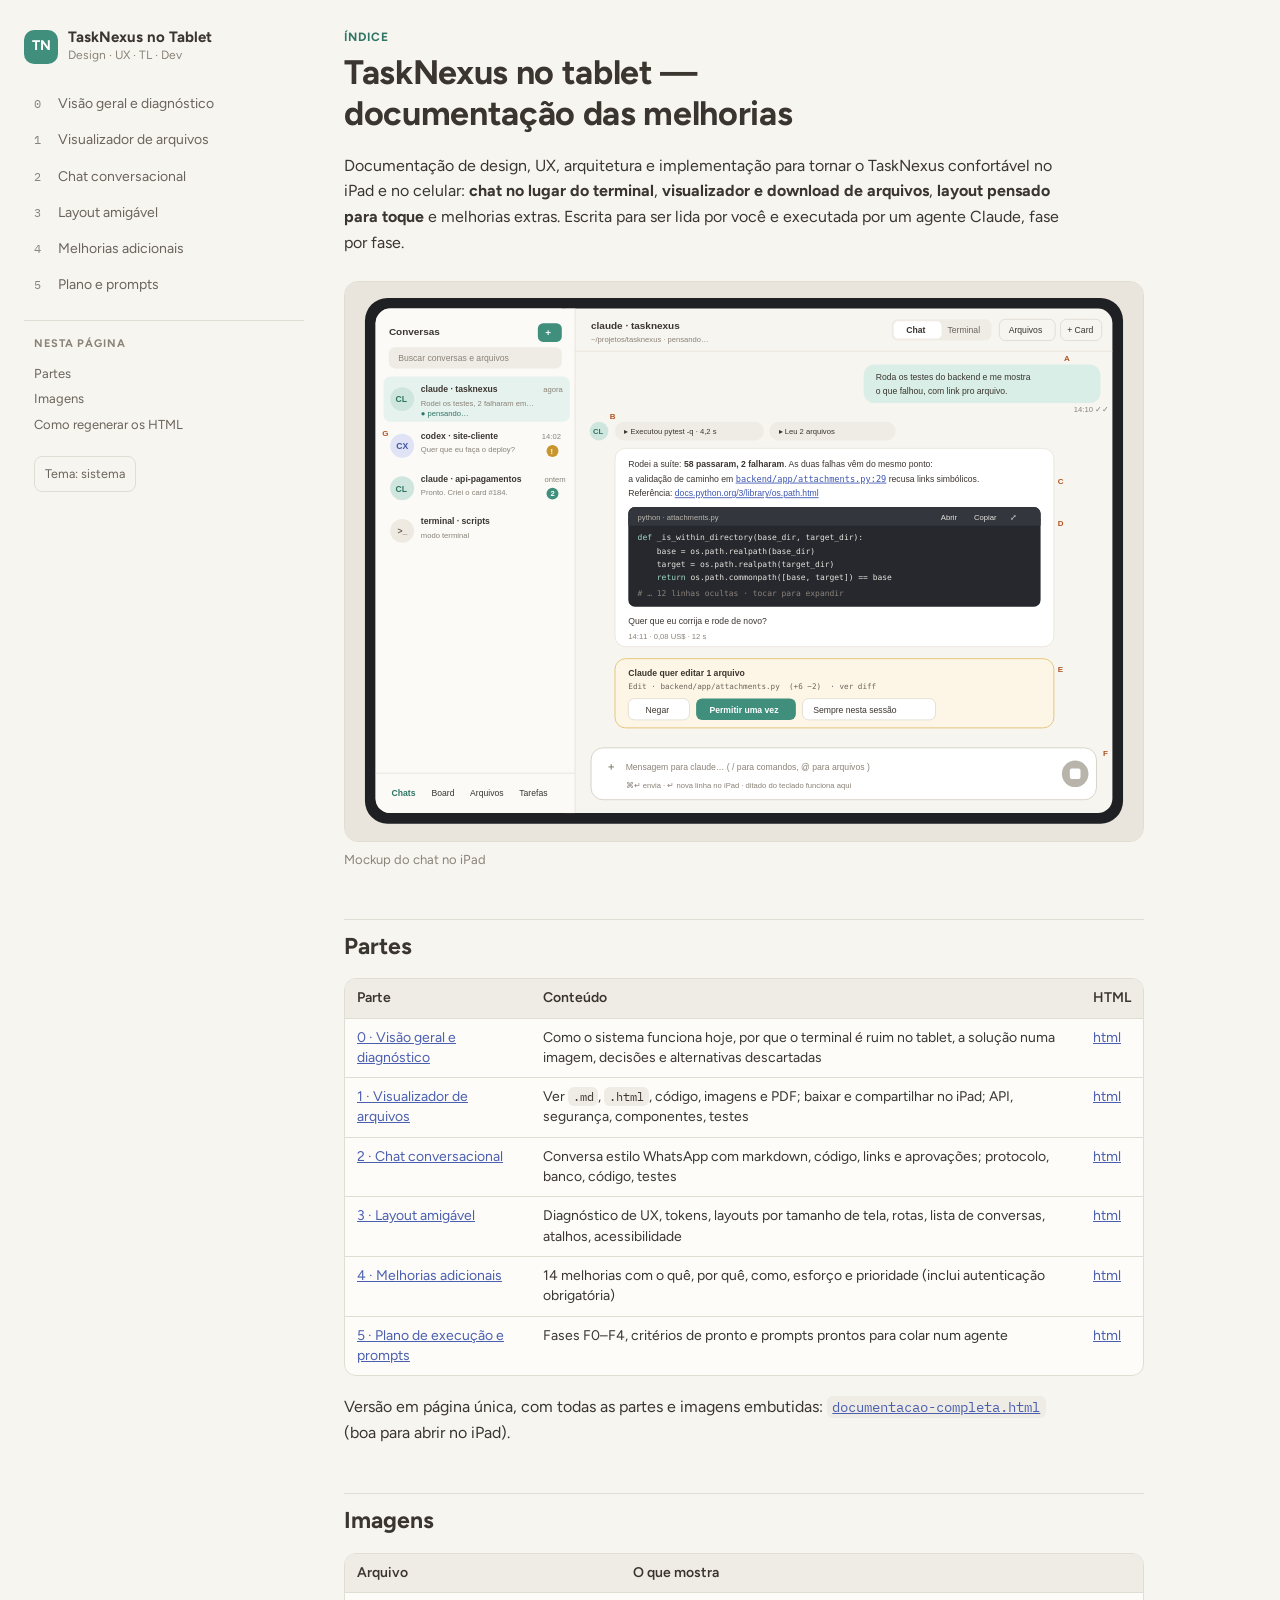
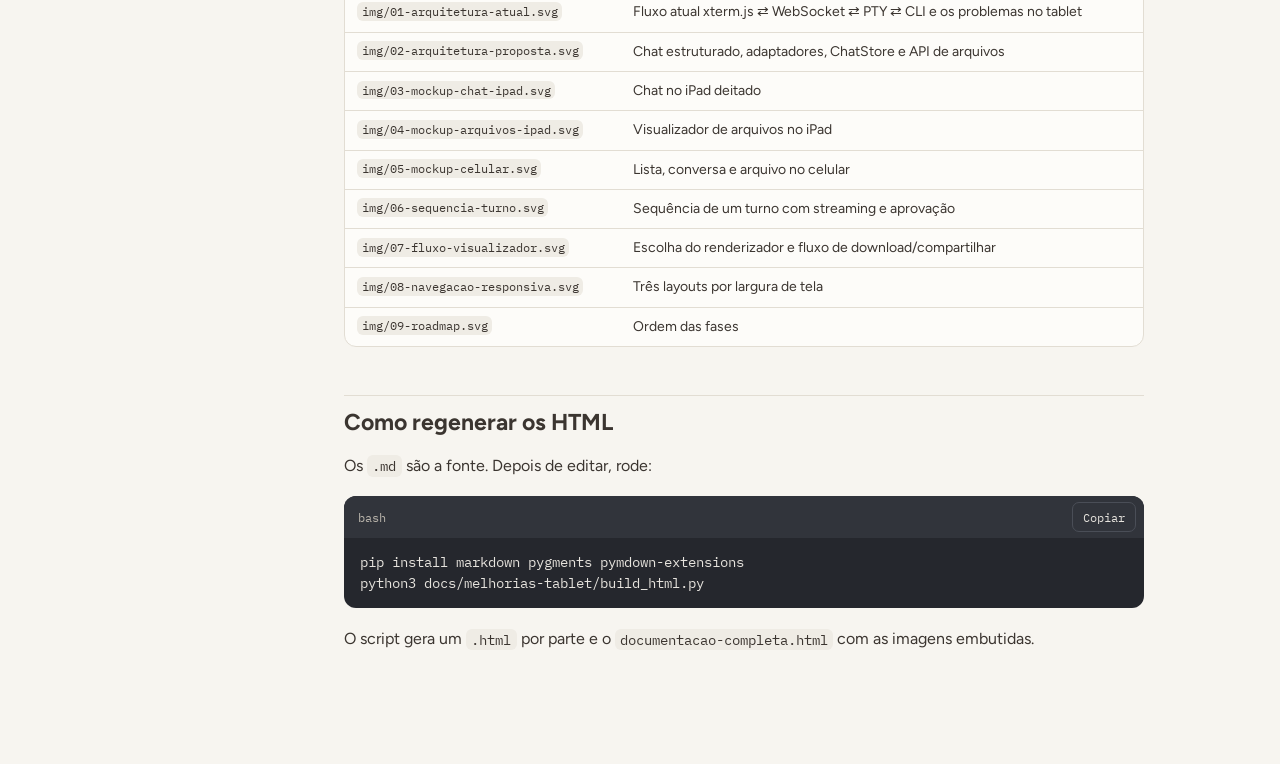
==== docs/melhorias-tablet/index.html @ d73e68d2 "docs: plano de melhorias para uso no tablet (chat, arquivos, layout) Documentação em seis partes (MD" ====
<!doctype html>
<html lang="pt-BR">
<head>
<meta charset="utf-8">
<meta name="viewport" content="width=device-width, initial-scale=1, viewport-fit=cover">
<title>TaskNexus no Tablet</title>
<link rel="preconnect" href="https://fonts.googleapis.com">
<link rel="preconnect" href="https://fonts.gstatic.com" crossorigin>
<link rel="stylesheet" href="https://fonts.googleapis.com/css2?family=Figtree:wght@400;500;600;700&family=IBM+Plex+Mono:wght@400;500&display=swap">
<style>
:root{
  --bg:#f7f5f0; --surface:#fdfcf9; --surface-2:#efece5; --border:#e2ddd3;
  --text:#3b3530; --dim:#6b645c; --faint:#8a8378;
  --accent:#3f8f7c; --accent-strong:#2f7564; --accent-soft:#e3f1ec;
  --accent-2:#4b5fb0; --warn-soft:#fbf3e1; --warn:#c9962d;
  --code-bg:#25272d; --code-fg:#e6e3dd; --code-head:#31343b;
  --shadow:0 1px 2px rgba(60,50,40,.06),0 6px 20px rgba(60,50,40,.06);
}
@media (prefers-color-scheme: dark){
  :root:not([data-theme="light"]){
    color-scheme:dark;
    --bg:#1f2227; --surface:#262a31; --surface-2:#2f343c; --border:#3b414b;
    --text:#e7e8ec; --dim:#b2b6bf; --faint:#8f94a0;
    --accent:#7cc6b1; --accent-strong:#9ad8c6; --accent-soft:#233a35;
    --accent-2:#a3b1ea; --warn-soft:#3a3222; --warn:#e0b85a;
    --code-bg:#17191d; --code-fg:#e6e3dd; --code-head:#22252b;
    --shadow:none;
  }
}
:root[data-theme="dark"]{
  color-scheme:dark;
  --bg:#1f2227; --surface:#262a31; --surface-2:#2f343c; --border:#3b414b;
  --text:#e7e8ec; --dim:#b2b6bf; --faint:#8f94a0;
  --accent:#7cc6b1; --accent-strong:#9ad8c6; --accent-soft:#233a35;
  --accent-2:#a3b1ea; --warn-soft:#3a3222; --warn:#e0b85a;
  --code-bg:#17191d; --code-fg:#e6e3dd; --code-head:#22252b;
  --shadow:none;
}
*{box-sizing:border-box}
html{scroll-behavior:smooth;-webkit-text-size-adjust:100%}
@media (prefers-reduced-motion: reduce){html{scroll-behavior:auto}}
body{margin:0;background:var(--bg);color:var(--text);
  font-family:Figtree,-apple-system,"Segoe UI",Roboto,sans-serif;font-size:16px;line-height:1.6}
a{color:var(--accent-2)}
a:focus-visible,button:focus-visible{outline:2px solid var(--accent);outline-offset:2px;border-radius:4px}
code,pre,kbd{font-family:"IBM Plex Mono",ui-monospace,Menlo,Consolas,monospace}

.shell{display:grid;grid-template-columns:280px minmax(0,1fr);max-width:1320px;margin:0 auto;
  padding-inline:24px;gap:40px}
.side{position:sticky;top:env(safe-area-inset-top,0px);align-self:start;max-height:100vh;overflow:auto;
  padding-block:28px 40px}
.brand{display:flex;align-items:center;gap:10px;text-decoration:none;color:var(--text);margin-bottom:22px}
.brand-mark{width:34px;height:34px;border-radius:10px;background:var(--accent);display:grid;place-items:center;
  color:#fff;font-weight:700;font-size:14px}
.brand b{display:block;font-size:15px;line-height:1.2}
.brand-text>span{display:block;font-size:12px;color:var(--faint)}
.parts{list-style:none;margin:0;padding:0;display:flex;flex-direction:column;gap:2px}
.parts a{display:flex;gap:10px;align-items:baseline;padding:8px 10px;border-radius:10px;text-decoration:none;
  color:var(--dim);font-size:14px;line-height:1.3}
.parts a .n{font-family:"IBM Plex Mono",monospace;font-size:12px;color:var(--faint);min-width:14px}
.parts a:hover{background:var(--surface-2);color:var(--text)}
.parts a.on{background:var(--accent-soft);color:var(--accent-strong);font-weight:600}
.parts a.on .n{color:var(--accent-strong)}
.toc{margin-top:18px;padding-top:14px;border-top:1px solid var(--border)}
.toc-title{font-size:11px;font-weight:700;letter-spacing:.08em;text-transform:uppercase;color:var(--faint);
  margin:0 0 8px 10px}
.toc ul{list-style:none;margin:0;padding:0}
.toc a{display:block;padding:4px 10px;font-size:13px;color:var(--dim);text-decoration:none;line-height:1.35;
  border-radius:8px}
.toc a:hover{color:var(--text);background:var(--surface-2)}
.toc ul ul a{padding-left:22px;font-size:12.5px;color:var(--faint)}
.theme-btn{margin-top:18px;margin-left:10px;font:inherit;font-size:12.5px;color:var(--dim);background:none;
  border:1px solid var(--border);border-radius:8px;padding:6px 10px;cursor:pointer;min-height:36px}

main{padding-block:28px 96px;min-width:0;overflow-x:clip}
.doc{max-width:80ch}
.eyebrow{font-size:12px;font-weight:700;letter-spacing:.08em;text-transform:uppercase;color:var(--accent-strong);
  margin:0 0 6px}
.doc h1{font-size:clamp(26px,3.4vw,34px);line-height:1.2;margin:0 0 18px;text-wrap:balance;letter-spacing:-.01em}
.doc h2{font-size:23px;line-height:1.25;margin:48px 0 12px;padding-top:12px;border-top:1px solid var(--border);
  text-wrap:balance}
.doc h3{font-size:18px;margin:32px 0 8px;text-wrap:balance}
.doc h4{font-size:16px;margin:24px 0 6px}
.doc h1+p,.doc h1+blockquote{margin-top:0}
.doc p,.doc li{max-width:72ch}
.doc ul,.doc ol{padding-left:1.4em}
.doc li{margin:4px 0}
.doc li::marker{color:var(--faint)}
.doc hr{border:0;border-top:1px solid var(--border);margin:40px 0}
.doc blockquote{margin:20px 0;padding:14px 18px;background:var(--accent-soft);border-radius:12px;color:var(--text)}
.doc blockquote p{margin:6px 0}
.doc blockquote strong:first-child{color:var(--accent-strong)}
.doc :not(pre)>code{font-size:.88em;background:var(--surface-2);padding:.12em .38em;border-radius:6px;
  overflow-wrap:anywhere}
.table-wrap{overflow-x:auto;margin:18px 0;border:1px solid var(--border);border-radius:12px;background:var(--surface)}
.doc table{border-collapse:collapse;width:100%;font-size:14px;line-height:1.45}
.doc th,.doc td{padding:9px 12px;text-align:left;vertical-align:top;border-bottom:1px solid var(--border)}
.doc th{background:var(--surface-2);font-weight:600;white-space:nowrap}
.doc tr:last-child td{border-bottom:0}
.doc td code{white-space:nowrap}
.code{position:relative;margin:18px 0;border-radius:12px;background:var(--code-bg);overflow:hidden}
.code-head{display:flex;justify-content:space-between;align-items:center;padding:6px 8px 6px 14px;
  background:var(--code-head);font-size:12px;color:#b9b4ab;font-family:"IBM Plex Mono",monospace}
.copy{font:inherit;font-size:12px;color:#e6e3dd;background:transparent;border:1px solid #4a4e57;border-radius:7px;
  padding:4px 10px;cursor:pointer;min-height:30px}
.copy:hover{background:#3a3e46}
.code pre{margin:0;padding:14px 16px;overflow-x:auto;color:var(--code-fg);font-size:13.5px;line-height:1.55;
  -webkit-overflow-scrolling:touch}
.doc figure{margin:26px 0}
.doc figure img{display:block;width:100%;height:auto;border-radius:14px;border:1px solid var(--border)}
.doc figcaption{font-size:13px;color:var(--faint);margin-top:8px}
.doc input[type=checkbox]{margin-right:6px}
.pager{display:flex;justify-content:space-between;gap:16px;margin-top:56px;padding-top:20px;
  border-top:1px solid var(--border);flex-wrap:wrap}
.pager a{display:flex;flex-direction:column;gap:2px;padding:12px 16px;border:1px solid var(--border);
  border-radius:12px;text-decoration:none;color:var(--text);background:var(--surface);min-width:0;flex:1 1 220px}
.pager a small{color:var(--faint);font-size:12px}
.pager a.next{text-align:right}
.part-sep{margin-top:80px}
.topbar{display:none}

/* Pygments (tema escuro nos dois temas, casa com o bloco de código do chat) */
.hl .k,.hl .kn,.hl .kd,.hl .kr,.hl .kc,.hl .ow{color:#9fd9c5}
.hl .s,.hl .s1,.hl .s2,.hl .sb,.hl .sd,.hl .se,.hl .si,.hl .sh{color:#e7c07b}
.hl .c,.hl .c1,.hl .cm,.hl .ch,.hl .cs{color:#8a8f98;font-style:italic}
.hl .nf,.hl .fm{color:#a9c1ff}
.hl .nc,.hl .nn{color:#f0b5d0}
.hl .m,.hl .mi,.hl .mf{color:#f5a97f}
.hl .nt{color:#9fd9c5}
.hl .na,.hl .nb,.hl .bp{color:#c4b5fd}
.hl .p,.hl .o{color:#cfcac2}
.hl .err{color:inherit;background:none}

@media (max-width:1000px){
  .shell{grid-template-columns:minmax(0,1fr);padding-inline:16px;gap:0}
  .side{display:none}
  .topbar{display:flex;gap:6px;overflow-x:auto;position:sticky;top:env(safe-area-inset-top,0px);z-index:5;
    background:var(--bg);padding:10px 16px;border-bottom:1px solid var(--border);-webkit-overflow-scrolling:touch}
  .topbar a{flex:0 0 auto;padding:7px 12px;border-radius:999px;border:1px solid var(--border);font-size:13px;
    text-decoration:none;color:var(--dim);background:var(--surface);min-height:36px;display:flex;align-items:center}
  .topbar a.on{background:var(--accent-soft);color:var(--accent-strong);border-color:transparent;font-weight:600}
  main{padding-block:20px 72px}
  .doc h2{font-size:21px}
}
</style>
</head>
<body>
<nav class="topbar" aria-label="Partes"><a href="00-visao-geral-e-diagnostico.html">0 · Visão geral e diagnóstico</a><a href="01-visualizador-de-arquivos.html">1 · Visualizador de arquivos</a><a href="02-chat-conversacional.html">2 · Chat conversacional</a><a href="03-layout-amigavel.html">3 · Layout amigável</a><a href="04-melhorias-adicionais.html">4 · Melhorias adicionais</a><a href="05-plano-de-execucao-e-prompts.html">5 · Plano e prompts</a></nav>
<div class="shell">
  <aside class="side" aria-label="Navegação">
    <a class="brand" href="#top"><span class="brand-mark">TN</span><span class="brand-text"><b>TaskNexus no Tablet</b><span>Design · UX · TL · Dev</span></span></a>
    <ul class="parts"><li><a href="00-visao-geral-e-diagnostico.html"><span class="n">0</span><span>Visão geral e diagnóstico</span></a></li><li><a href="01-visualizador-de-arquivos.html"><span class="n">1</span><span>Visualizador de arquivos</span></a></li><li><a href="02-chat-conversacional.html"><span class="n">2</span><span>Chat conversacional</span></a></li><li><a href="03-layout-amigavel.html"><span class="n">3</span><span>Layout amigável</span></a></li><li><a href="04-melhorias-adicionais.html"><span class="n">4</span><span>Melhorias adicionais</span></a></li><li><a href="05-plano-de-execucao-e-prompts.html"><span class="n">5</span><span>Plano e prompts</span></a></li></ul>
    <div class="toc"><p class="toc-title">Nesta página</p><ul><li><a href="#partes">Partes</a></li><li><a href="#imagens">Imagens</a></li><li><a href="#como-regenerar-os-html">Como regenerar os HTML</a></li></ul></div>
    <button class="theme-btn" type="button">Tema: sistema</button>
  </aside>
  <main id="top"><article class="doc"><p class="eyebrow">Índice</p><h1 id="tasknexus-no-tablet-documentação-das-melhorias">TaskNexus no tablet — documentação das melhorias</h1>
<p>Documentação de design, UX, arquitetura e implementação para tornar o
TaskNexus confortável no iPad e no celular: <strong>chat no lugar do terminal</strong>,
<strong>visualizador e download de arquivos</strong>, <strong>layout pensado para toque</strong> e
melhorias extras. Escrita para ser lida por você e executada por um agente
Claude, fase por fase.</p>
<figure><img src="img/03-mockup-chat-ipad.svg" alt="Mockup do chat no iPad" loading="lazy"><figcaption>Mockup do chat no iPad</figcaption></figure>
<h2 id="partes">Partes</h2>
<div class="table-wrap"><table>
<thead>
<tr>
<th>Parte</th>
<th>Conteúdo</th>
<th>HTML</th>
</tr>
</thead>
<tbody>
<tr>
<td><a href="00-visao-geral-e-diagnostico.html">0 · Visão geral e diagnóstico</a></td>
<td>Como o sistema funciona hoje, por que o terminal é ruim no tablet, a solução numa imagem, decisões e alternativas descartadas</td>
<td><a href="00-visao-geral-e-diagnostico.html">html</a></td>
</tr>
<tr>
<td><a href="01-visualizador-de-arquivos.html">1 · Visualizador de arquivos</a></td>
<td>Ver <code>.md</code>, <code>.html</code>, código, imagens e PDF; baixar e compartilhar no iPad; API, segurança, componentes, testes</td>
<td><a href="01-visualizador-de-arquivos.html">html</a></td>
</tr>
<tr>
<td><a href="02-chat-conversacional.html">2 · Chat conversacional</a></td>
<td>Conversa estilo WhatsApp com markdown, código, links e aprovações; protocolo, banco, código, testes</td>
<td><a href="02-chat-conversacional.html">html</a></td>
</tr>
<tr>
<td><a href="03-layout-amigavel.html">3 · Layout amigável</a></td>
<td>Diagnóstico de UX, tokens, layouts por tamanho de tela, rotas, lista de conversas, atalhos, acessibilidade</td>
<td><a href="03-layout-amigavel.html">html</a></td>
</tr>
<tr>
<td><a href="04-melhorias-adicionais.html">4 · Melhorias adicionais</a></td>
<td>14 melhorias com o quê, por quê, como, esforço e prioridade (inclui autenticação obrigatória)</td>
<td><a href="04-melhorias-adicionais.html">html</a></td>
</tr>
<tr>
<td><a href="05-plano-de-execucao-e-prompts.html">5 · Plano de execução e prompts</a></td>
<td>Fases F0–F4, critérios de pronto e prompts prontos para colar num agente</td>
<td><a href="05-plano-de-execucao-e-prompts.html">html</a></td>
</tr>
</tbody>
</table></div>
<p>Versão em página única, com todas as partes e imagens embutidas:
<a href="documentacao-completa.html"><code>documentacao-completa.html</code></a> (boa para abrir no iPad).</p>
<h2 id="imagens">Imagens</h2>
<div class="table-wrap"><table>
<thead>
<tr>
<th>Arquivo</th>
<th>O que mostra</th>
</tr>
</thead>
<tbody>
<tr>
<td><code>img/01-arquitetura-atual.svg</code></td>
<td>Fluxo atual xterm.js ⇄ WebSocket ⇄ PTY ⇄ CLI e os problemas no tablet</td>
</tr>
<tr>
<td><code>img/02-arquitetura-proposta.svg</code></td>
<td>Chat estruturado, adaptadores, ChatStore e API de arquivos</td>
</tr>
<tr>
<td><code>img/03-mockup-chat-ipad.svg</code></td>
<td>Chat no iPad deitado</td>
</tr>
<tr>
<td><code>img/04-mockup-arquivos-ipad.svg</code></td>
<td>Visualizador de arquivos no iPad</td>
</tr>
<tr>
<td><code>img/05-mockup-celular.svg</code></td>
<td>Lista, conversa e arquivo no celular</td>
</tr>
<tr>
<td><code>img/06-sequencia-turno.svg</code></td>
<td>Sequência de um turno com streaming e aprovação</td>
</tr>
<tr>
<td><code>img/07-fluxo-visualizador.svg</code></td>
<td>Escolha do renderizador e fluxo de download/compartilhar</td>
</tr>
<tr>
<td><code>img/08-navegacao-responsiva.svg</code></td>
<td>Três layouts por largura de tela</td>
</tr>
<tr>
<td><code>img/09-roadmap.svg</code></td>
<td>Ordem das fases</td>
</tr>
</tbody>
</table></div>
<h2 id="como-regenerar-os-html">Como regenerar os HTML</h2>
<p>Os <code>.md</code> são a fonte. Depois de editar, rode:</p>
<div class="code"><div class="code-head"><span>bash</span><button class="copy" type="button">Copiar</button></div><pre><span></span><code>pip<span class="w"> </span>install<span class="w"> </span>markdown<span class="w"> </span>pygments<span class="w"> </span>pymdown-extensions
python3<span class="w"> </span>docs/melhorias-tablet/build_html.py
</code></pre></div>
<p>O script gera um <code>.html</code> por parte e o <code>documentacao-completa.html</code> com as
imagens embutidas.</p></article></main>
</div>
<script>
document.querySelectorAll('.copy').forEach(function(btn){
  btn.addEventListener('click',function(){
    var pre=btn.closest('.code').querySelector('pre');
    var text=pre.innerText;
    function done(){btn.textContent='Copiado';setTimeout(function(){btn.textContent='Copiar'},1400)}
    function fallback(){var r=document.createRange();r.selectNodeContents(pre);var s=getSelection();
      s.removeAllRanges();s.addRange(r);btn.textContent='Selecionado';}
    try{navigator.clipboard.writeText(text).then(done,fallback)}catch(e){fallback()}
  });
});
(function(){
  var btn=document.querySelector('.theme-btn'); if(!btn) return;
  var root=document.documentElement, key='tn-doc-theme';
  function label(){var t=root.getAttribute('data-theme');btn.textContent=t==='dark'?'Tema: escuro':t==='light'?'Tema: claro':'Tema: sistema'}
  try{var saved=localStorage.getItem(key); if(saved) root.setAttribute('data-theme',saved);}catch(e){}
  label();
  btn.addEventListener('click',function(){
    var t=root.getAttribute('data-theme'); var n=!t?'dark':t==='dark'?'light':null;
    if(n) root.setAttribute('data-theme',n); else root.removeAttribute('data-theme');
    try{n?localStorage.setItem(key,n):localStorage.removeItem(key)}catch(e){}
    label();
  });
})();
</script>
</body>
</html>
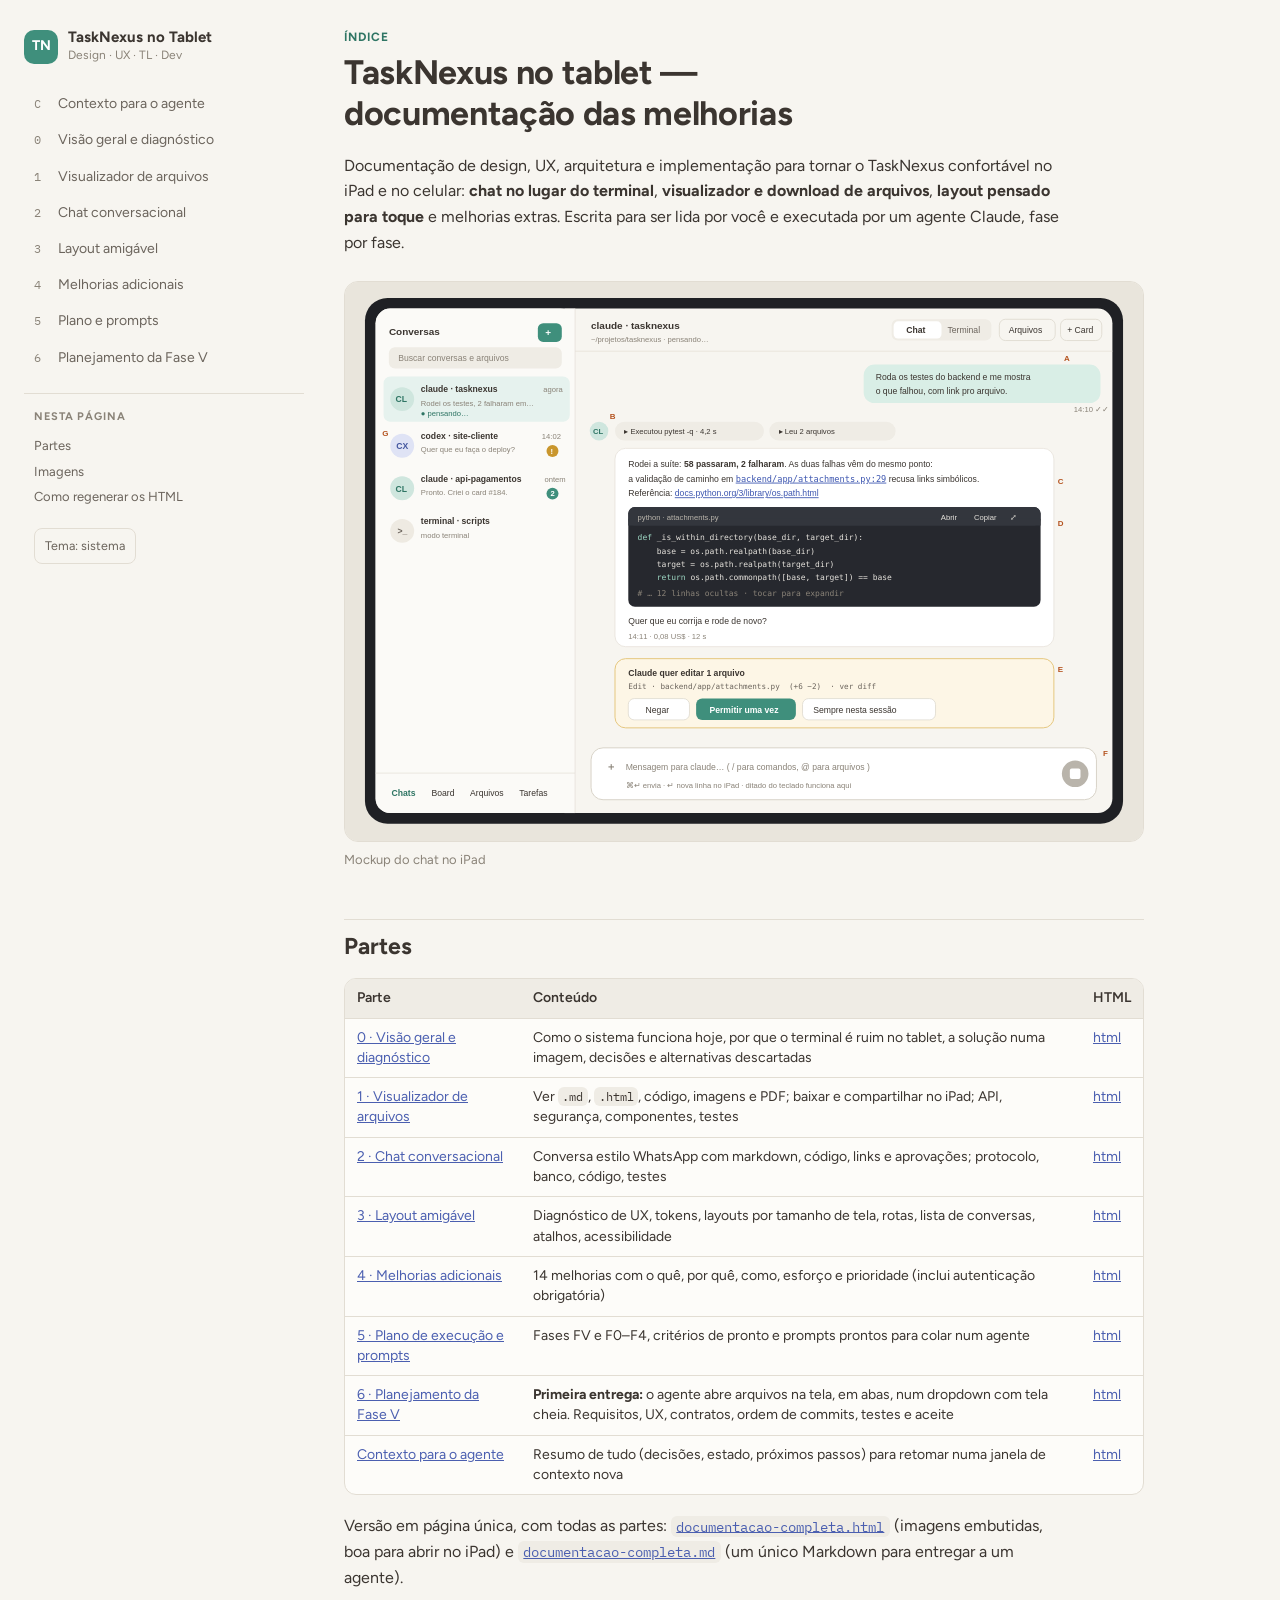
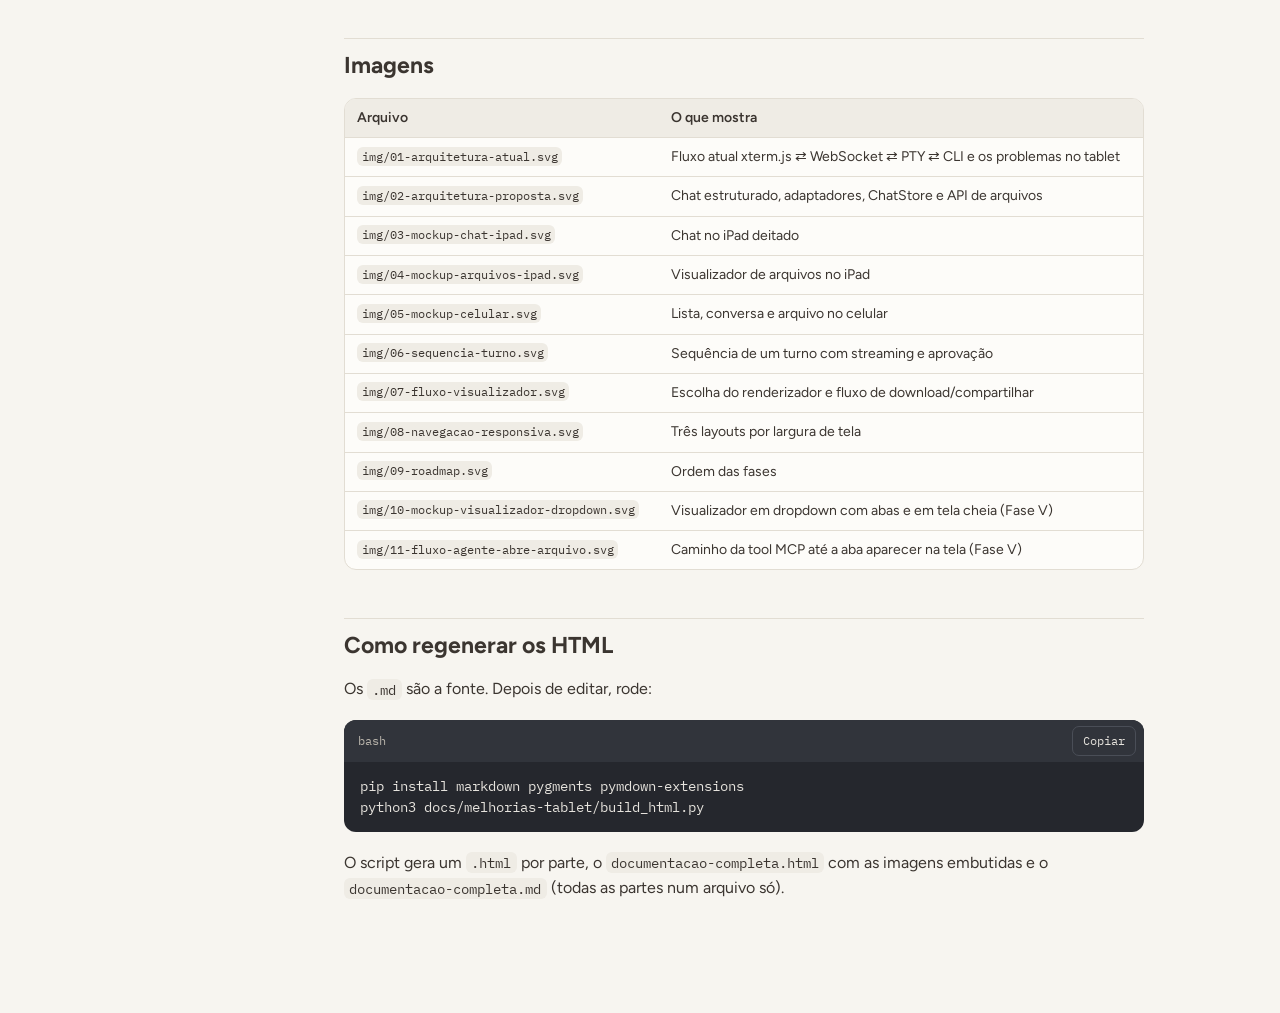
==== commit 7c31af4c: "docs: Fase V (agente abre arquivos na tela) + contexto para retomar - Nova Parte 6: planejamento de " ====
--- a/docs/melhorias-tablet/index.html
+++ b/docs/melhorias-tablet/index.html
@@ -145,11 +145,11 @@
 </style>
 </head>
 <body>
-<nav class="topbar" aria-label="Partes"><a href="00-visao-geral-e-diagnostico.html">0 · Visão geral e diagnóstico</a><a href="01-visualizador-de-arquivos.html">1 · Visualizador de arquivos</a><a href="02-chat-conversacional.html">2 · Chat conversacional</a><a href="03-layout-amigavel.html">3 · Layout amigável</a><a href="04-melhorias-adicionais.html">4 · Melhorias adicionais</a><a href="05-plano-de-execucao-e-prompts.html">5 · Plano e prompts</a></nav>
+<nav class="topbar" aria-label="Partes"><a href="CONTEXTO-PARA-AGENTE.html">C · Contexto para o agente</a><a href="00-visao-geral-e-diagnostico.html">0 · Visão geral e diagnóstico</a><a href="01-visualizador-de-arquivos.html">1 · Visualizador de arquivos</a><a href="02-chat-conversacional.html">2 · Chat conversacional</a><a href="03-layout-amigavel.html">3 · Layout amigável</a><a href="04-melhorias-adicionais.html">4 · Melhorias adicionais</a><a href="05-plano-de-execucao-e-prompts.html">5 · Plano e prompts</a><a href="06-planejamento-fase-v.html">6 · Planejamento da Fase V</a></nav>
 <div class="shell">
   <aside class="side" aria-label="Navegação">
     <a class="brand" href="#top"><span class="brand-mark">TN</span><span class="brand-text"><b>TaskNexus no Tablet</b><span>Design · UX · TL · Dev</span></span></a>
-    <ul class="parts"><li><a href="00-visao-geral-e-diagnostico.html"><span class="n">0</span><span>Visão geral e diagnóstico</span></a></li><li><a href="01-visualizador-de-arquivos.html"><span class="n">1</span><span>Visualizador de arquivos</span></a></li><li><a href="02-chat-conversacional.html"><span class="n">2</span><span>Chat conversacional</span></a></li><li><a href="03-layout-amigavel.html"><span class="n">3</span><span>Layout amigável</span></a></li><li><a href="04-melhorias-adicionais.html"><span class="n">4</span><span>Melhorias adicionais</span></a></li><li><a href="05-plano-de-execucao-e-prompts.html"><span class="n">5</span><span>Plano e prompts</span></a></li></ul>
+    <ul class="parts"><li><a href="CONTEXTO-PARA-AGENTE.html"><span class="n">C</span><span>Contexto para o agente</span></a></li><li><a href="00-visao-geral-e-diagnostico.html"><span class="n">0</span><span>Visão geral e diagnóstico</span></a></li><li><a href="01-visualizador-de-arquivos.html"><span class="n">1</span><span>Visualizador de arquivos</span></a></li><li><a href="02-chat-conversacional.html"><span class="n">2</span><span>Chat conversacional</span></a></li><li><a href="03-layout-amigavel.html"><span class="n">3</span><span>Layout amigável</span></a></li><li><a href="04-melhorias-adicionais.html"><span class="n">4</span><span>Melhorias adicionais</span></a></li><li><a href="05-plano-de-execucao-e-prompts.html"><span class="n">5</span><span>Plano e prompts</span></a></li><li><a href="06-planejamento-fase-v.html"><span class="n">6</span><span>Planejamento da Fase V</span></a></li></ul>
     <div class="toc"><p class="toc-title">Nesta página</p><ul><li><a href="#partes">Partes</a></li><li><a href="#imagens">Imagens</a></li><li><a href="#como-regenerar-os-html">Como regenerar os HTML</a></li></ul></div>
     <button class="theme-btn" type="button">Tema: sistema</button>
   </aside>
@@ -197,13 +197,24 @@
 </tr>
 <tr>
 <td><a href="05-plano-de-execucao-e-prompts.html">5 · Plano de execução e prompts</a></td>
-<td>Fases F0–F4, critérios de pronto e prompts prontos para colar num agente</td>
+<td>Fases FV e F0–F4, critérios de pronto e prompts prontos para colar num agente</td>
 <td><a href="05-plano-de-execucao-e-prompts.html">html</a></td>
+</tr>
+<tr>
+<td><a href="06-planejamento-fase-v.html">6 · Planejamento da Fase V</a></td>
+<td><strong>Primeira entrega:</strong> o agente abre arquivos na tela, em abas, num dropdown com tela cheia. Requisitos, UX, contratos, ordem de commits, testes e aceite</td>
+<td><a href="06-planejamento-fase-v.html">html</a></td>
+</tr>
+<tr>
+<td><a href="CONTEXTO-PARA-AGENTE.html">Contexto para o agente</a></td>
+<td>Resumo de tudo (decisões, estado, próximos passos) para retomar numa janela de contexto nova</td>
+<td><a href="CONTEXTO-PARA-AGENTE.html">html</a></td>
 </tr>
 </tbody>
 </table></div>
-<p>Versão em página única, com todas as partes e imagens embutidas:
-<a href="documentacao-completa.html"><code>documentacao-completa.html</code></a> (boa para abrir no iPad).</p>
+<p>Versão em página única, com todas as partes:
+<a href="documentacao-completa.html"><code>documentacao-completa.html</code></a> (imagens embutidas, boa para abrir no iPad) e
+<a href="documentacao-completa.html"><code>documentacao-completa.md</code></a> (um único Markdown para entregar a um agente).</p>
 <h2 id="imagens">Imagens</h2>
 <div class="table-wrap"><table>
 <thead>
@@ -248,6 +259,14 @@
 <tr>
 <td><code>img/09-roadmap.svg</code></td>
 <td>Ordem das fases</td>
+</tr>
+<tr>
+<td><code>img/10-mockup-visualizador-dropdown.svg</code></td>
+<td>Visualizador em dropdown com abas e em tela cheia (Fase V)</td>
+</tr>
+<tr>
+<td><code>img/11-fluxo-agente-abre-arquivo.svg</code></td>
+<td>Caminho da tool MCP até a aba aparecer na tela (Fase V)</td>
 </tr>
 </tbody>
 </table></div>
@@ -256,8 +275,8 @@
 <div class="code"><div class="code-head"><span>bash</span><button class="copy" type="button">Copiar</button></div><pre><span></span><code>pip<span class="w"> </span>install<span class="w"> </span>markdown<span class="w"> </span>pygments<span class="w"> </span>pymdown-extensions
 python3<span class="w"> </span>docs/melhorias-tablet/build_html.py
 </code></pre></div>
-<p>O script gera um <code>.html</code> por parte e o <code>documentacao-completa.html</code> com as
-imagens embutidas.</p></article></main>
+<p>O script gera um <code>.html</code> por parte, o <code>documentacao-completa.html</code> com as
+imagens embutidas e o <code>documentacao-completa.md</code> (todas as partes num arquivo só).</p></article></main>
 </div>
 <script>
 document.querySelectorAll('.copy').forEach(function(btn){
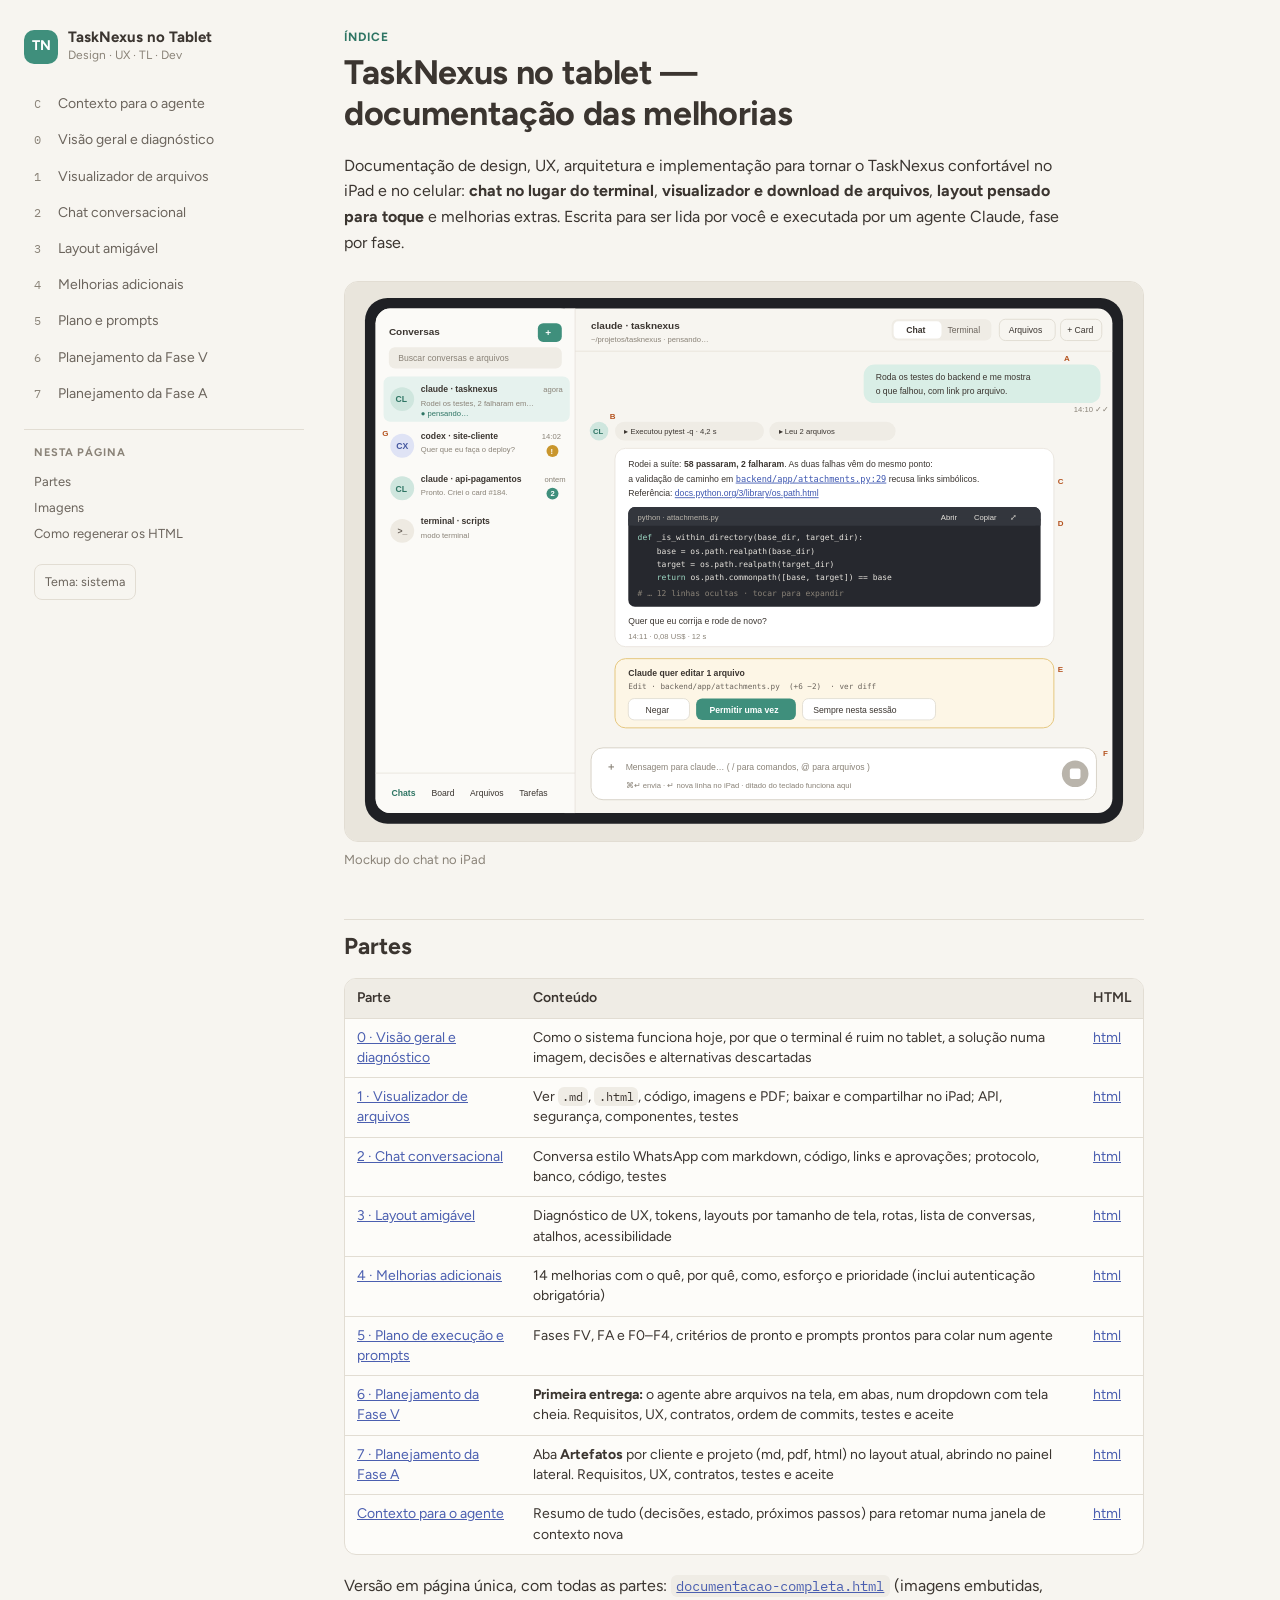
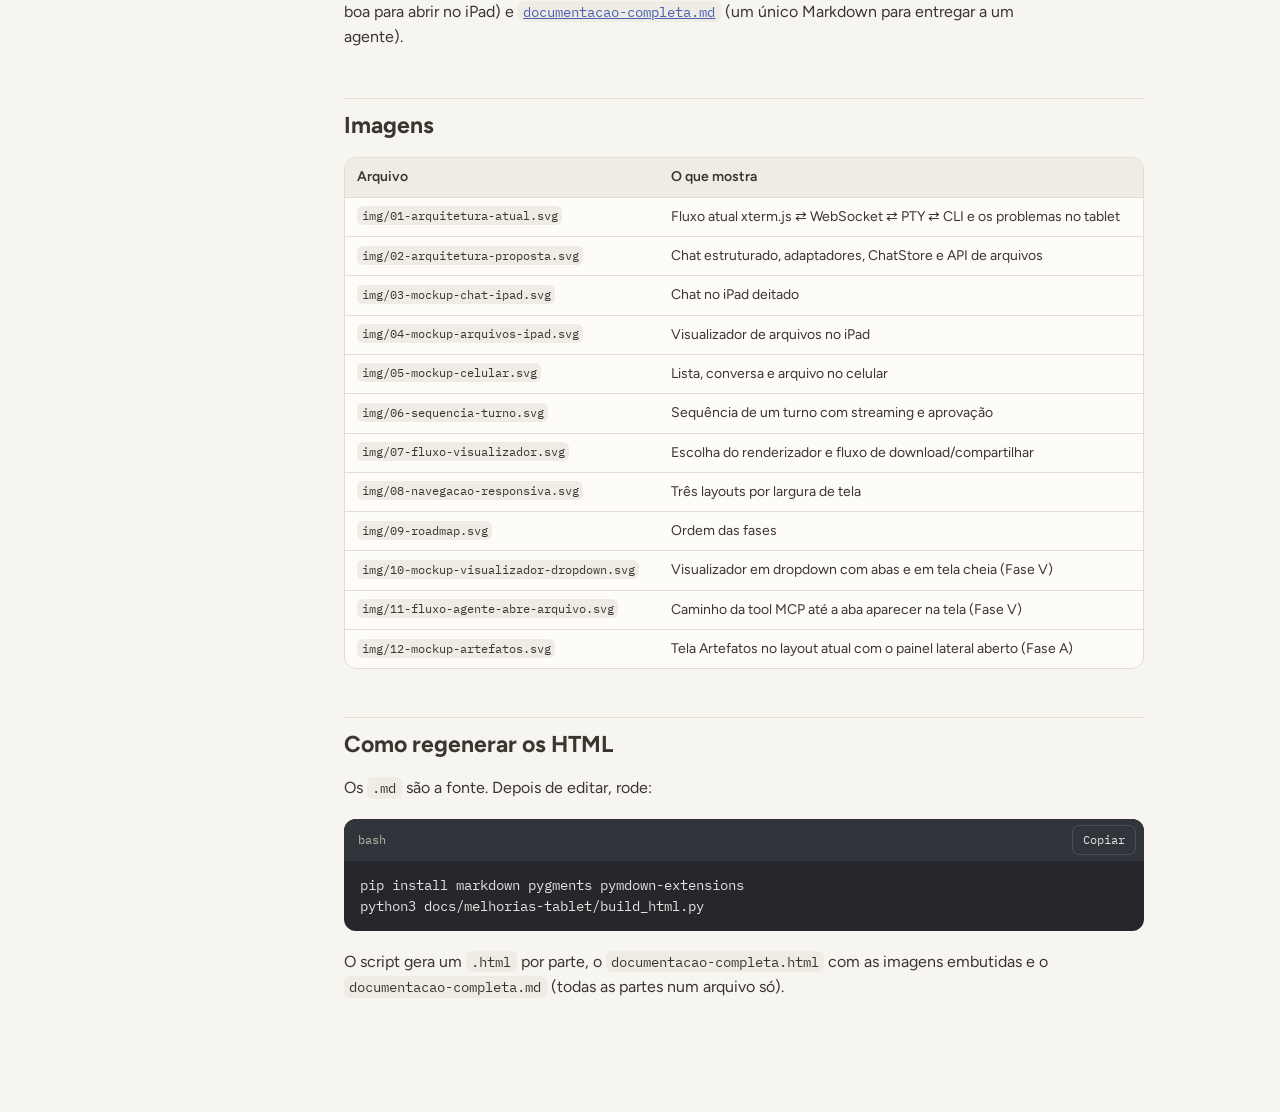
==== commit 3d1a6dc9: "docs: Fase A — aba Artefatos por cliente e projeto no layout atual - Nova Parte 7 (planejamento): te" ====
--- a/docs/melhorias-tablet/index.html
+++ b/docs/melhorias-tablet/index.html
@@ -145,11 +145,11 @@
 </style>
 </head>
 <body>
-<nav class="topbar" aria-label="Partes"><a href="CONTEXTO-PARA-AGENTE.html">C · Contexto para o agente</a><a href="00-visao-geral-e-diagnostico.html">0 · Visão geral e diagnóstico</a><a href="01-visualizador-de-arquivos.html">1 · Visualizador de arquivos</a><a href="02-chat-conversacional.html">2 · Chat conversacional</a><a href="03-layout-amigavel.html">3 · Layout amigável</a><a href="04-melhorias-adicionais.html">4 · Melhorias adicionais</a><a href="05-plano-de-execucao-e-prompts.html">5 · Plano e prompts</a><a href="06-planejamento-fase-v.html">6 · Planejamento da Fase V</a></nav>
+<nav class="topbar" aria-label="Partes"><a href="CONTEXTO-PARA-AGENTE.html">C · Contexto para o agente</a><a href="00-visao-geral-e-diagnostico.html">0 · Visão geral e diagnóstico</a><a href="01-visualizador-de-arquivos.html">1 · Visualizador de arquivos</a><a href="02-chat-conversacional.html">2 · Chat conversacional</a><a href="03-layout-amigavel.html">3 · Layout amigável</a><a href="04-melhorias-adicionais.html">4 · Melhorias adicionais</a><a href="05-plano-de-execucao-e-prompts.html">5 · Plano e prompts</a><a href="06-planejamento-fase-v.html">6 · Planejamento da Fase V</a><a href="07-planejamento-artefatos.html">7 · Planejamento da Fase A</a></nav>
 <div class="shell">
   <aside class="side" aria-label="Navegação">
     <a class="brand" href="#top"><span class="brand-mark">TN</span><span class="brand-text"><b>TaskNexus no Tablet</b><span>Design · UX · TL · Dev</span></span></a>
-    <ul class="parts"><li><a href="CONTEXTO-PARA-AGENTE.html"><span class="n">C</span><span>Contexto para o agente</span></a></li><li><a href="00-visao-geral-e-diagnostico.html"><span class="n">0</span><span>Visão geral e diagnóstico</span></a></li><li><a href="01-visualizador-de-arquivos.html"><span class="n">1</span><span>Visualizador de arquivos</span></a></li><li><a href="02-chat-conversacional.html"><span class="n">2</span><span>Chat conversacional</span></a></li><li><a href="03-layout-amigavel.html"><span class="n">3</span><span>Layout amigável</span></a></li><li><a href="04-melhorias-adicionais.html"><span class="n">4</span><span>Melhorias adicionais</span></a></li><li><a href="05-plano-de-execucao-e-prompts.html"><span class="n">5</span><span>Plano e prompts</span></a></li><li><a href="06-planejamento-fase-v.html"><span class="n">6</span><span>Planejamento da Fase V</span></a></li></ul>
+    <ul class="parts"><li><a href="CONTEXTO-PARA-AGENTE.html"><span class="n">C</span><span>Contexto para o agente</span></a></li><li><a href="00-visao-geral-e-diagnostico.html"><span class="n">0</span><span>Visão geral e diagnóstico</span></a></li><li><a href="01-visualizador-de-arquivos.html"><span class="n">1</span><span>Visualizador de arquivos</span></a></li><li><a href="02-chat-conversacional.html"><span class="n">2</span><span>Chat conversacional</span></a></li><li><a href="03-layout-amigavel.html"><span class="n">3</span><span>Layout amigável</span></a></li><li><a href="04-melhorias-adicionais.html"><span class="n">4</span><span>Melhorias adicionais</span></a></li><li><a href="05-plano-de-execucao-e-prompts.html"><span class="n">5</span><span>Plano e prompts</span></a></li><li><a href="06-planejamento-fase-v.html"><span class="n">6</span><span>Planejamento da Fase V</span></a></li><li><a href="07-planejamento-artefatos.html"><span class="n">7</span><span>Planejamento da Fase A</span></a></li></ul>
     <div class="toc"><p class="toc-title">Nesta página</p><ul><li><a href="#partes">Partes</a></li><li><a href="#imagens">Imagens</a></li><li><a href="#como-regenerar-os-html">Como regenerar os HTML</a></li></ul></div>
     <button class="theme-btn" type="button">Tema: sistema</button>
   </aside>
@@ -197,13 +197,18 @@
 </tr>
 <tr>
 <td><a href="05-plano-de-execucao-e-prompts.html">5 · Plano de execução e prompts</a></td>
-<td>Fases FV e F0–F4, critérios de pronto e prompts prontos para colar num agente</td>
+<td>Fases FV, FA e F0–F4, critérios de pronto e prompts prontos para colar num agente</td>
 <td><a href="05-plano-de-execucao-e-prompts.html">html</a></td>
 </tr>
 <tr>
 <td><a href="06-planejamento-fase-v.html">6 · Planejamento da Fase V</a></td>
 <td><strong>Primeira entrega:</strong> o agente abre arquivos na tela, em abas, num dropdown com tela cheia. Requisitos, UX, contratos, ordem de commits, testes e aceite</td>
 <td><a href="06-planejamento-fase-v.html">html</a></td>
+</tr>
+<tr>
+<td><a href="07-planejamento-artefatos.html">7 · Planejamento da Fase A</a></td>
+<td>Aba <strong>Artefatos</strong> por cliente e projeto (md, pdf, html) no layout atual, abrindo no painel lateral. Requisitos, UX, contratos, testes e aceite</td>
+<td><a href="07-planejamento-artefatos.html">html</a></td>
 </tr>
 <tr>
 <td><a href="CONTEXTO-PARA-AGENTE.html">Contexto para o agente</a></td>
@@ -267,6 +272,10 @@
 <tr>
 <td><code>img/11-fluxo-agente-abre-arquivo.svg</code></td>
 <td>Caminho da tool MCP até a aba aparecer na tela (Fase V)</td>
+</tr>
+<tr>
+<td><code>img/12-mockup-artefatos.svg</code></td>
+<td>Tela Artefatos no layout atual com o painel lateral aberto (Fase A)</td>
 </tr>
 </tbody>
 </table></div>
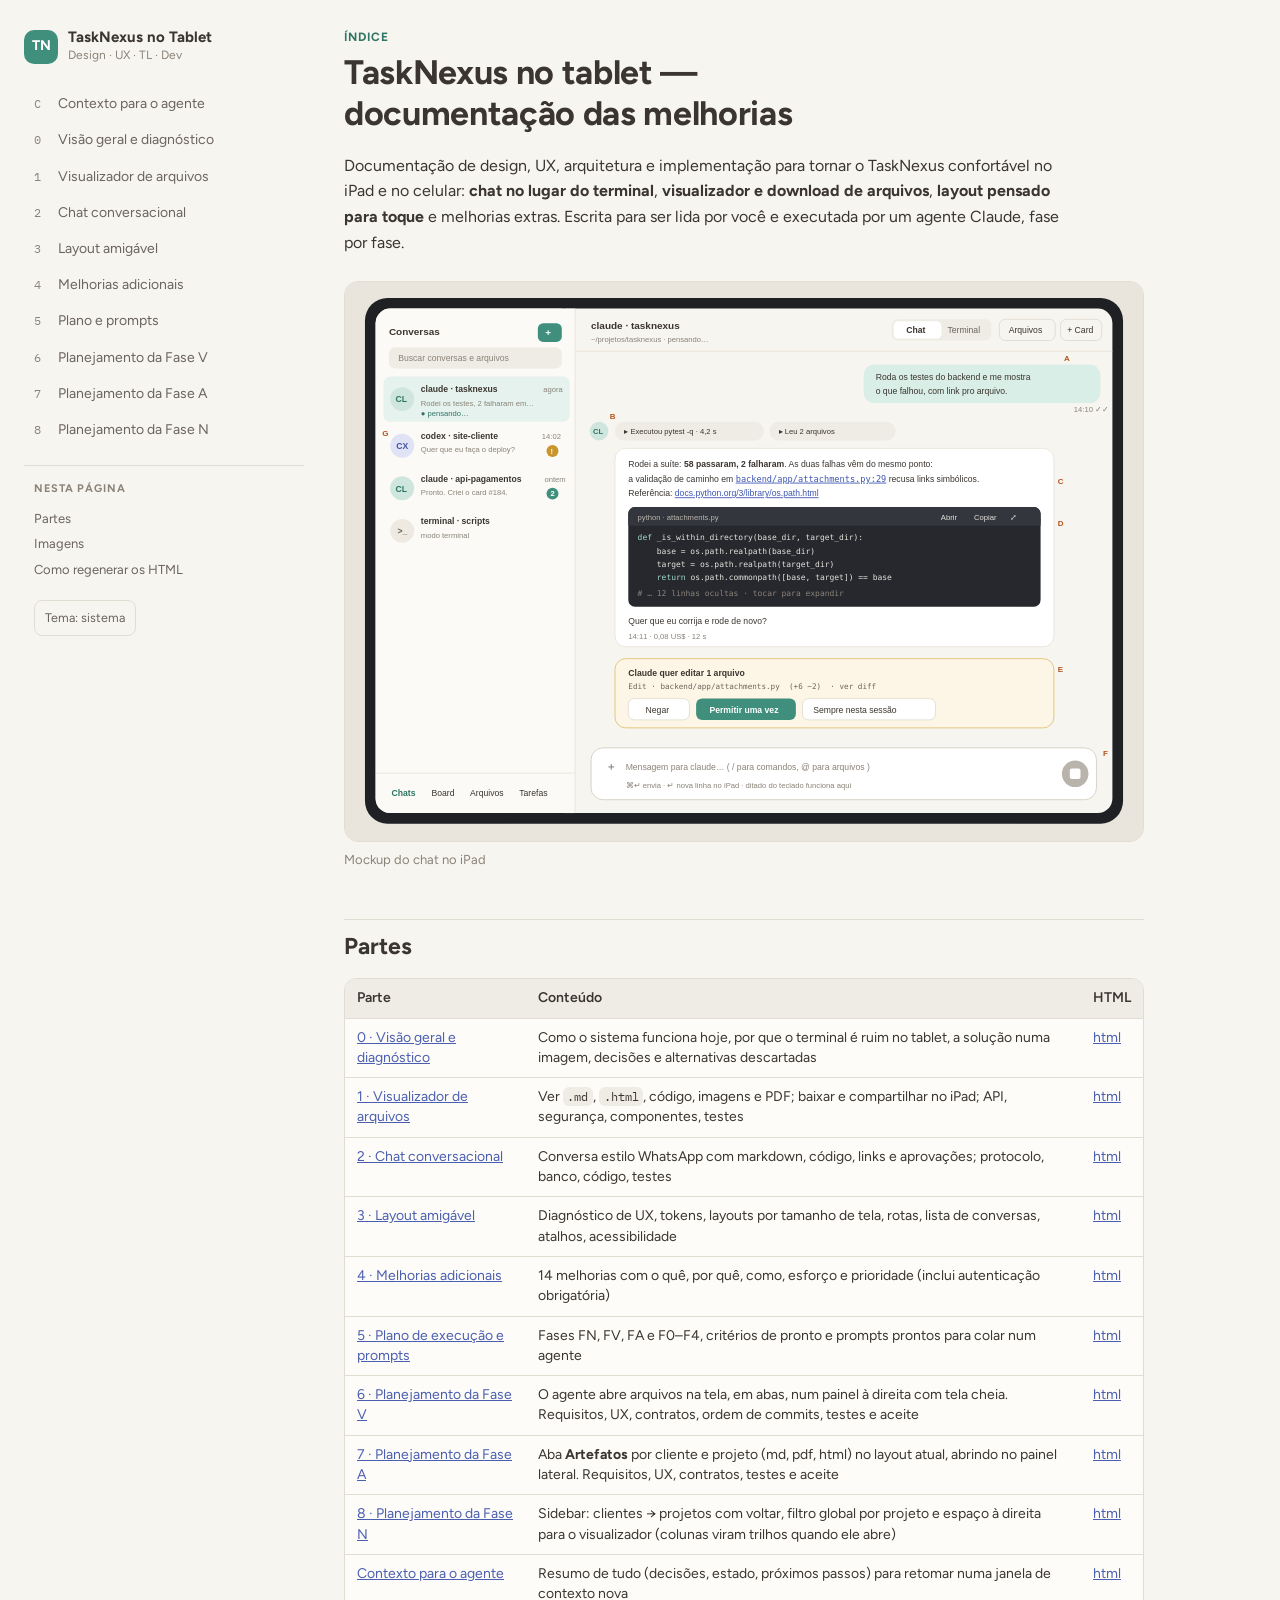
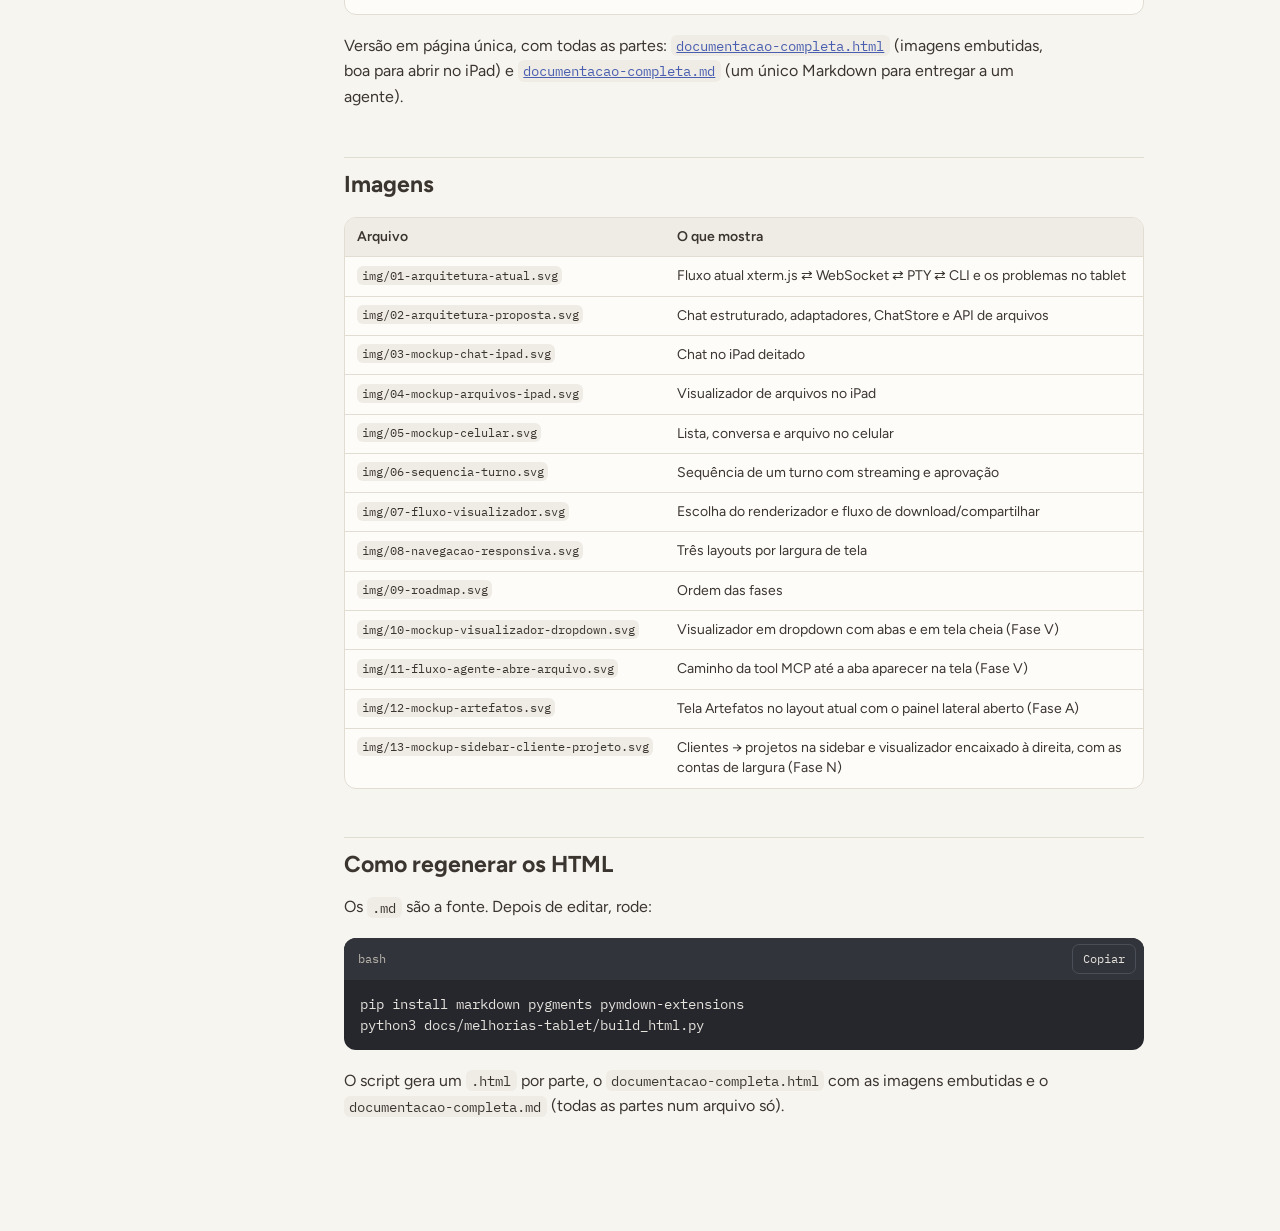
==== commit fb79bfbb: "docs: Fase N — sidebar cliente → projeto e visualizador à direita - Nova Parte 8 (planejamento): a l" ====
--- a/docs/melhorias-tablet/index.html
+++ b/docs/melhorias-tablet/index.html
@@ -145,11 +145,11 @@
 </style>
 </head>
 <body>
-<nav class="topbar" aria-label="Partes"><a href="CONTEXTO-PARA-AGENTE.html">C · Contexto para o agente</a><a href="00-visao-geral-e-diagnostico.html">0 · Visão geral e diagnóstico</a><a href="01-visualizador-de-arquivos.html">1 · Visualizador de arquivos</a><a href="02-chat-conversacional.html">2 · Chat conversacional</a><a href="03-layout-amigavel.html">3 · Layout amigável</a><a href="04-melhorias-adicionais.html">4 · Melhorias adicionais</a><a href="05-plano-de-execucao-e-prompts.html">5 · Plano e prompts</a><a href="06-planejamento-fase-v.html">6 · Planejamento da Fase V</a><a href="07-planejamento-artefatos.html">7 · Planejamento da Fase A</a></nav>
+<nav class="topbar" aria-label="Partes"><a href="CONTEXTO-PARA-AGENTE.html">C · Contexto para o agente</a><a href="00-visao-geral-e-diagnostico.html">0 · Visão geral e diagnóstico</a><a href="01-visualizador-de-arquivos.html">1 · Visualizador de arquivos</a><a href="02-chat-conversacional.html">2 · Chat conversacional</a><a href="03-layout-amigavel.html">3 · Layout amigável</a><a href="04-melhorias-adicionais.html">4 · Melhorias adicionais</a><a href="05-plano-de-execucao-e-prompts.html">5 · Plano e prompts</a><a href="06-planejamento-fase-v.html">6 · Planejamento da Fase V</a><a href="07-planejamento-artefatos.html">7 · Planejamento da Fase A</a><a href="08-planejamento-navegacao-cliente-projeto.html">8 · Planejamento da Fase N</a></nav>
 <div class="shell">
   <aside class="side" aria-label="Navegação">
     <a class="brand" href="#top"><span class="brand-mark">TN</span><span class="brand-text"><b>TaskNexus no Tablet</b><span>Design · UX · TL · Dev</span></span></a>
-    <ul class="parts"><li><a href="CONTEXTO-PARA-AGENTE.html"><span class="n">C</span><span>Contexto para o agente</span></a></li><li><a href="00-visao-geral-e-diagnostico.html"><span class="n">0</span><span>Visão geral e diagnóstico</span></a></li><li><a href="01-visualizador-de-arquivos.html"><span class="n">1</span><span>Visualizador de arquivos</span></a></li><li><a href="02-chat-conversacional.html"><span class="n">2</span><span>Chat conversacional</span></a></li><li><a href="03-layout-amigavel.html"><span class="n">3</span><span>Layout amigável</span></a></li><li><a href="04-melhorias-adicionais.html"><span class="n">4</span><span>Melhorias adicionais</span></a></li><li><a href="05-plano-de-execucao-e-prompts.html"><span class="n">5</span><span>Plano e prompts</span></a></li><li><a href="06-planejamento-fase-v.html"><span class="n">6</span><span>Planejamento da Fase V</span></a></li><li><a href="07-planejamento-artefatos.html"><span class="n">7</span><span>Planejamento da Fase A</span></a></li></ul>
+    <ul class="parts"><li><a href="CONTEXTO-PARA-AGENTE.html"><span class="n">C</span><span>Contexto para o agente</span></a></li><li><a href="00-visao-geral-e-diagnostico.html"><span class="n">0</span><span>Visão geral e diagnóstico</span></a></li><li><a href="01-visualizador-de-arquivos.html"><span class="n">1</span><span>Visualizador de arquivos</span></a></li><li><a href="02-chat-conversacional.html"><span class="n">2</span><span>Chat conversacional</span></a></li><li><a href="03-layout-amigavel.html"><span class="n">3</span><span>Layout amigável</span></a></li><li><a href="04-melhorias-adicionais.html"><span class="n">4</span><span>Melhorias adicionais</span></a></li><li><a href="05-plano-de-execucao-e-prompts.html"><span class="n">5</span><span>Plano e prompts</span></a></li><li><a href="06-planejamento-fase-v.html"><span class="n">6</span><span>Planejamento da Fase V</span></a></li><li><a href="07-planejamento-artefatos.html"><span class="n">7</span><span>Planejamento da Fase A</span></a></li><li><a href="08-planejamento-navegacao-cliente-projeto.html"><span class="n">8</span><span>Planejamento da Fase N</span></a></li></ul>
     <div class="toc"><p class="toc-title">Nesta página</p><ul><li><a href="#partes">Partes</a></li><li><a href="#imagens">Imagens</a></li><li><a href="#como-regenerar-os-html">Como regenerar os HTML</a></li></ul></div>
     <button class="theme-btn" type="button">Tema: sistema</button>
   </aside>
@@ -197,18 +197,23 @@
 </tr>
 <tr>
 <td><a href="05-plano-de-execucao-e-prompts.html">5 · Plano de execução e prompts</a></td>
-<td>Fases FV, FA e F0–F4, critérios de pronto e prompts prontos para colar num agente</td>
+<td>Fases FN, FV, FA e F0–F4, critérios de pronto e prompts prontos para colar num agente</td>
 <td><a href="05-plano-de-execucao-e-prompts.html">html</a></td>
 </tr>
 <tr>
 <td><a href="06-planejamento-fase-v.html">6 · Planejamento da Fase V</a></td>
-<td><strong>Primeira entrega:</strong> o agente abre arquivos na tela, em abas, num dropdown com tela cheia. Requisitos, UX, contratos, ordem de commits, testes e aceite</td>
+<td>O agente abre arquivos na tela, em abas, num painel à direita com tela cheia. Requisitos, UX, contratos, ordem de commits, testes e aceite</td>
 <td><a href="06-planejamento-fase-v.html">html</a></td>
 </tr>
 <tr>
 <td><a href="07-planejamento-artefatos.html">7 · Planejamento da Fase A</a></td>
 <td>Aba <strong>Artefatos</strong> por cliente e projeto (md, pdf, html) no layout atual, abrindo no painel lateral. Requisitos, UX, contratos, testes e aceite</td>
 <td><a href="07-planejamento-artefatos.html">html</a></td>
+</tr>
+<tr>
+<td><a href="08-planejamento-navegacao-cliente-projeto.html">8 · Planejamento da Fase N</a></td>
+<td>Sidebar: clientes → projetos com voltar, filtro global por projeto e espaço à direita para o visualizador (colunas viram trilhos quando ele abre)</td>
+<td><a href="08-planejamento-navegacao-cliente-projeto.html">html</a></td>
 </tr>
 <tr>
 <td><a href="CONTEXTO-PARA-AGENTE.html">Contexto para o agente</a></td>
@@ -276,6 +281,10 @@
 <tr>
 <td><code>img/12-mockup-artefatos.svg</code></td>
 <td>Tela Artefatos no layout atual com o painel lateral aberto (Fase A)</td>
+</tr>
+<tr>
+<td><code>img/13-mockup-sidebar-cliente-projeto.svg</code></td>
+<td>Clientes → projetos na sidebar e visualizador encaixado à direita, com as contas de largura (Fase N)</td>
 </tr>
 </tbody>
 </table></div>
